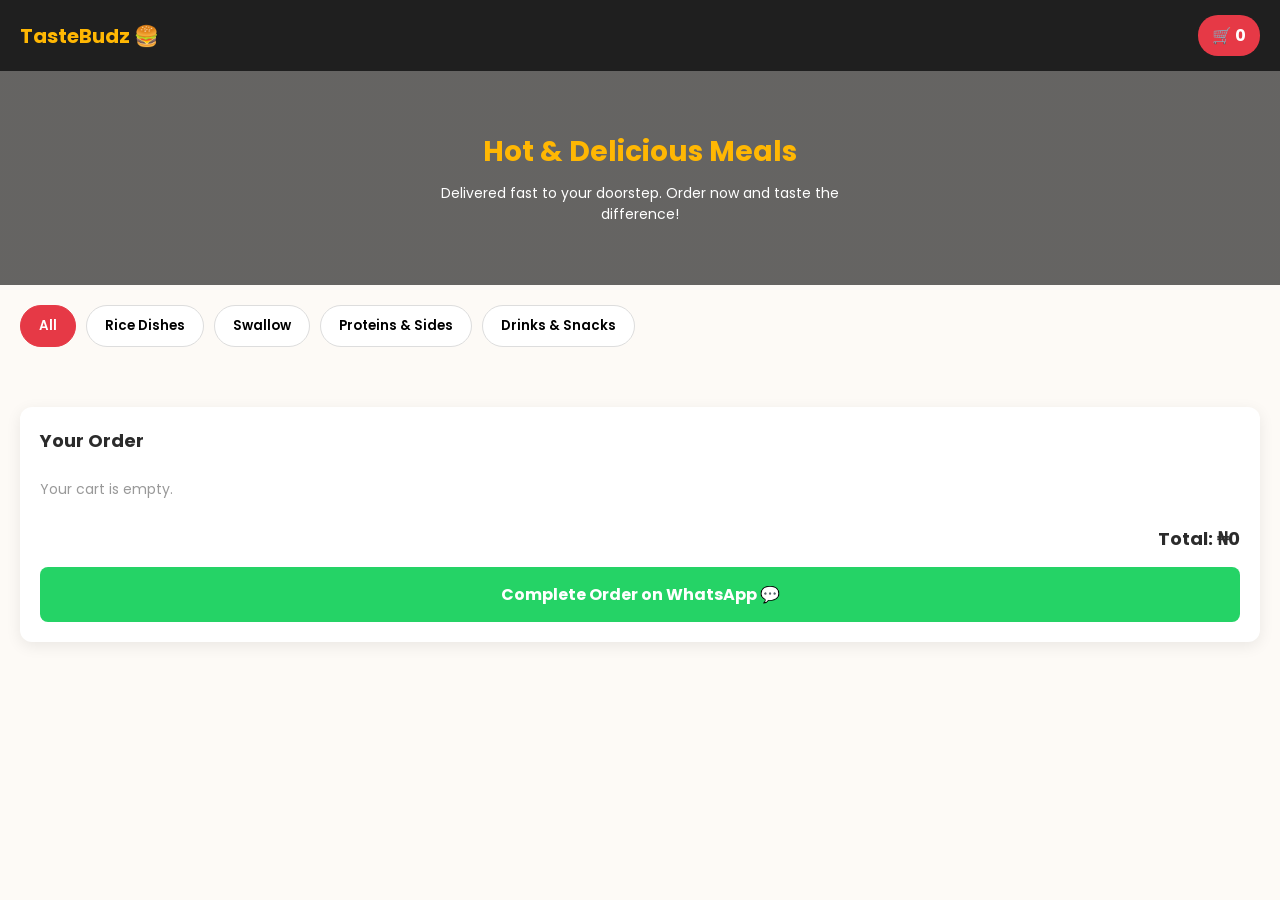
==== index.html @ f43c466d "Add files via upload" ====
<!DOCTYPE html>
<html lang="en">
<head>
  <meta charset="UTF-8">
  <meta name="viewport" content="width=device-width, initial-scale=1.0">
  <title>TasteBudz — Delicious Meals Delivered</title>
  <link rel="stylesheet" href="style.css">
</head>
<body>

  <header>
    <div class="logo">TasteBudz 🍔</div>
    <div class="cart-icon" id="cart-btn">
      🛒 <span id="cart-count">0</span>
    </div>
  </header>

  <main>
    <!-- Hero Section -->
    <section class="hero">
      <h1>Hot & Delicious Meals</h1>
      <p>Delivered fast to your doorstep. Order now and taste the difference!</p>
    </section>

    <!-- Category Filters -->
    <section class="filters">
      <button class="filter-btn active" data-cat="all">All</button>
      <button class="filter-btn" data-cat="rice">Rice Dishes</button>
      <button class="filter-btn" data-cat="swallow">Swallow</button>
      <button class="filter-btn" data-cat="protein">Proteins & Sides</button>
      <button class="filter-btn" data-cat="drinks">Drinks & Snacks</button>
    </section>

    <!-- Food Menu Grid -->
    <section class="menu-grid" id="menu-grid">
      <!-- Food items will be injected here by JavaScript -->
    </section>

    <!-- Cart Section -->
    <section class="cart-section" id="cart-section">
      <h2>Your Order</h2>
      <ul id="cart-items">
        <li class="empty-text">Your cart is empty.</li>
      </ul>
      <div class="cart-total">
        <strong>Total: ₦<span id="total-price">0</span></strong>
      </div>
      <button id="checkout-btn" class="whatsapp-btn">
        Complete Order on WhatsApp 💬
      </button>
    </section>
  </main>

  <script src="script.js"></script>
</body>
</html>
---- style.css ----
@import url('https://fonts.googleapis.com/css2?family=Poppins:wght@400;600;700&display=swap');

* {
  margin: 0;
  padding: 0;
  box-sizing: border-box;
}

body {
  font-family: 'Poppins', sans-serif;
  background: #fdfaf6;
  color: #2b2b2b;
}

/* Header */
header {
  background: #1f1f1f;
  color: white;
  padding: 15px 20px;
  display: flex;
  justify-content: space-between;
  align-items: center;
  position: sticky;
  top: 0;
  z-index: 100;
}

.logo {
  font-size: 20px;
  font-weight: 700;
  color: #ffb703;
}

.cart-icon {
  background: #e63946;
  padding: 8px 14px;
  border-radius: 20px;
  font-weight: bold;
  cursor: pointer;
}

/* Hero */
.hero {
  background: linear-gradient(rgba(0,0,0,0.6), rgba(0,0,0,0.6)), url('jollof.jpg') center/cover;
  color: white;
  text-align: center;
  padding: 60px 20px;
}

.hero h1 {
  font-size: 28px;
  margin-bottom: 10px;
  color: #ffb703;
}

.hero p {
  font-size: 14px;
  max-width: 400px;
  margin: 0 auto;
}

/* Filters */
.filters {
  display: flex;
  gap: 10px;
  overflow-x: auto;
  padding: 20px;
  scrollbar-width: none;
}

.filters::-webkit-scrollbar {
  display: none;
}

.filter-btn {
  padding: 10px 18px;
  border: 1px solid #ddd;
  background: white;
  border-radius: 25px;
  font-family: inherit;
  font-weight: 600;
  cursor: pointer;
  white-space: nowrap;
}

.filter-btn.active {
  background: #e63946;
  color: white;
  border-color: #e63946;
}

/* Menu Grid */
.menu-grid {
  display: grid;
  grid-template-columns: repeat(2, 1fr);
  gap: 15px;
  padding: 0 20px 20px;
}

.food-card {
  background: white;
  border-radius: 12px;
  overflow: hidden;
  box-shadow: 0 4px 10px rgba(0,0,0,0.05);
  display: flex;
  flex-direction: column;
}

.food-card img {
  width: 100%;
  height: 140px;
  object-fit: cover;
}

.food-info {
  padding: 12px;
  display: flex;
  flex-direction: column;
  flex: 1;
}

.food-name {
  font-size: 15px;
  font-weight: 700;
  margin-bottom: 4px;
}

.food-price {
  color: #e63946;
  font-weight: 700;
  font-size: 16px;
  margin-bottom: 10px;
}

.add-to-cart {
  margin-top: auto;
  background: #1f1f1f;
  color: white;
  border: none;
  padding: 10px;
  border-radius: 8px;
  font-family: inherit;
  font-weight: 600;
  cursor: pointer;
}

.add-to-cart:active {
  background: #e63946;
}

/* Cart */
.cart-section {
  background: white;
  padding: 20px;
  margin: 20px;
  border-radius: 12px;
  box-shadow: 0 4px 15px rgba(0,0,0,0.08);
}

.cart-section h2 {
  font-size: 18px;
  margin-bottom: 15px;
}

#cart-items {
  list-style: none;
  margin-bottom: 15px;
}

#cart-items li {
  display: flex;
  justify-content: space-between;
  padding: 10px 0;
  border-bottom: 1px solid #eee;
  font-size: 14px;
}

.empty-text {
  color: #999;
  text-align: center;
  border: none !important;
}

.cart-total {
  text-align: right;
  font-size: 18px;
  margin-bottom: 15px;
}

.whatsapp-btn {
  width: 100%;
  padding: 15px;
  background: #25D366;
  color: white;
  border: none;
  border-radius: 8px;
  font-size: 16px;
  font-weight: 700;
  font-family: inherit;
  cursor: pointer;
  display: flex;
  justify-content: center;
  align-items: center;
  gap: 8px;
}
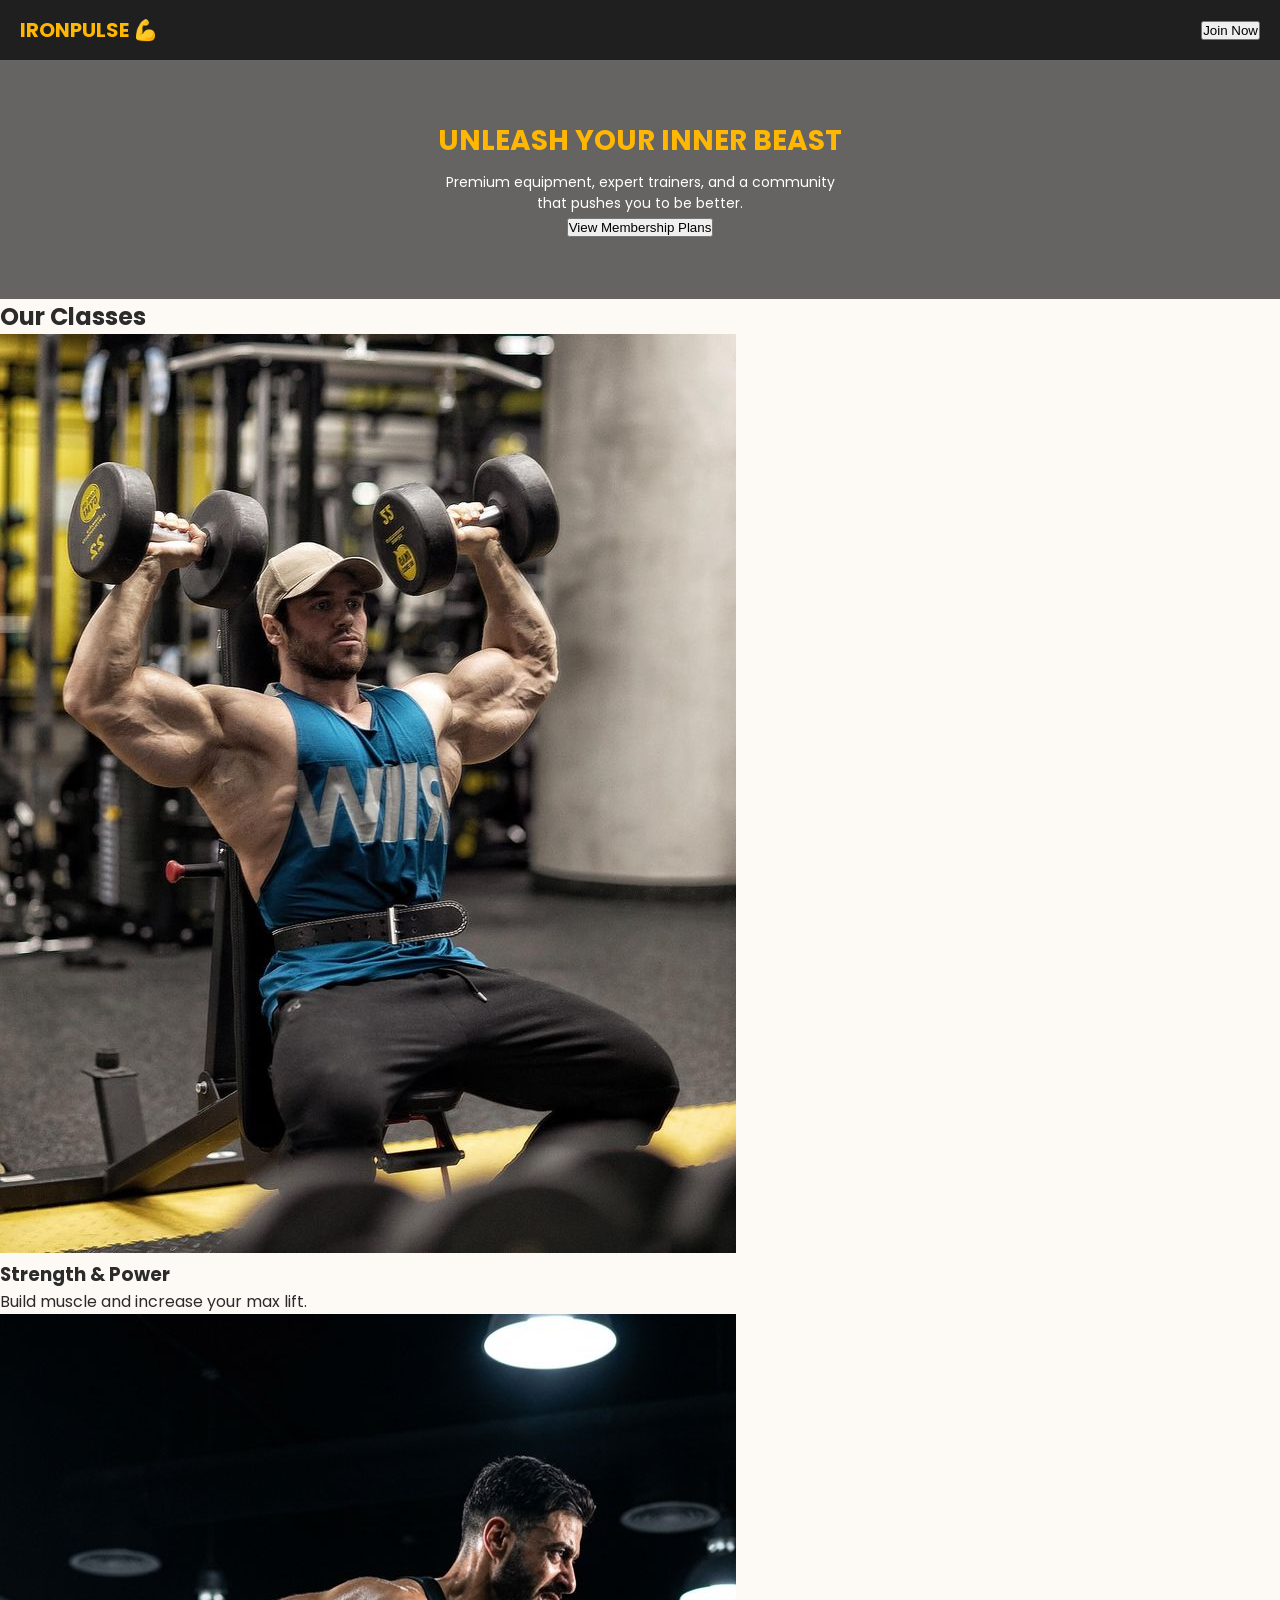
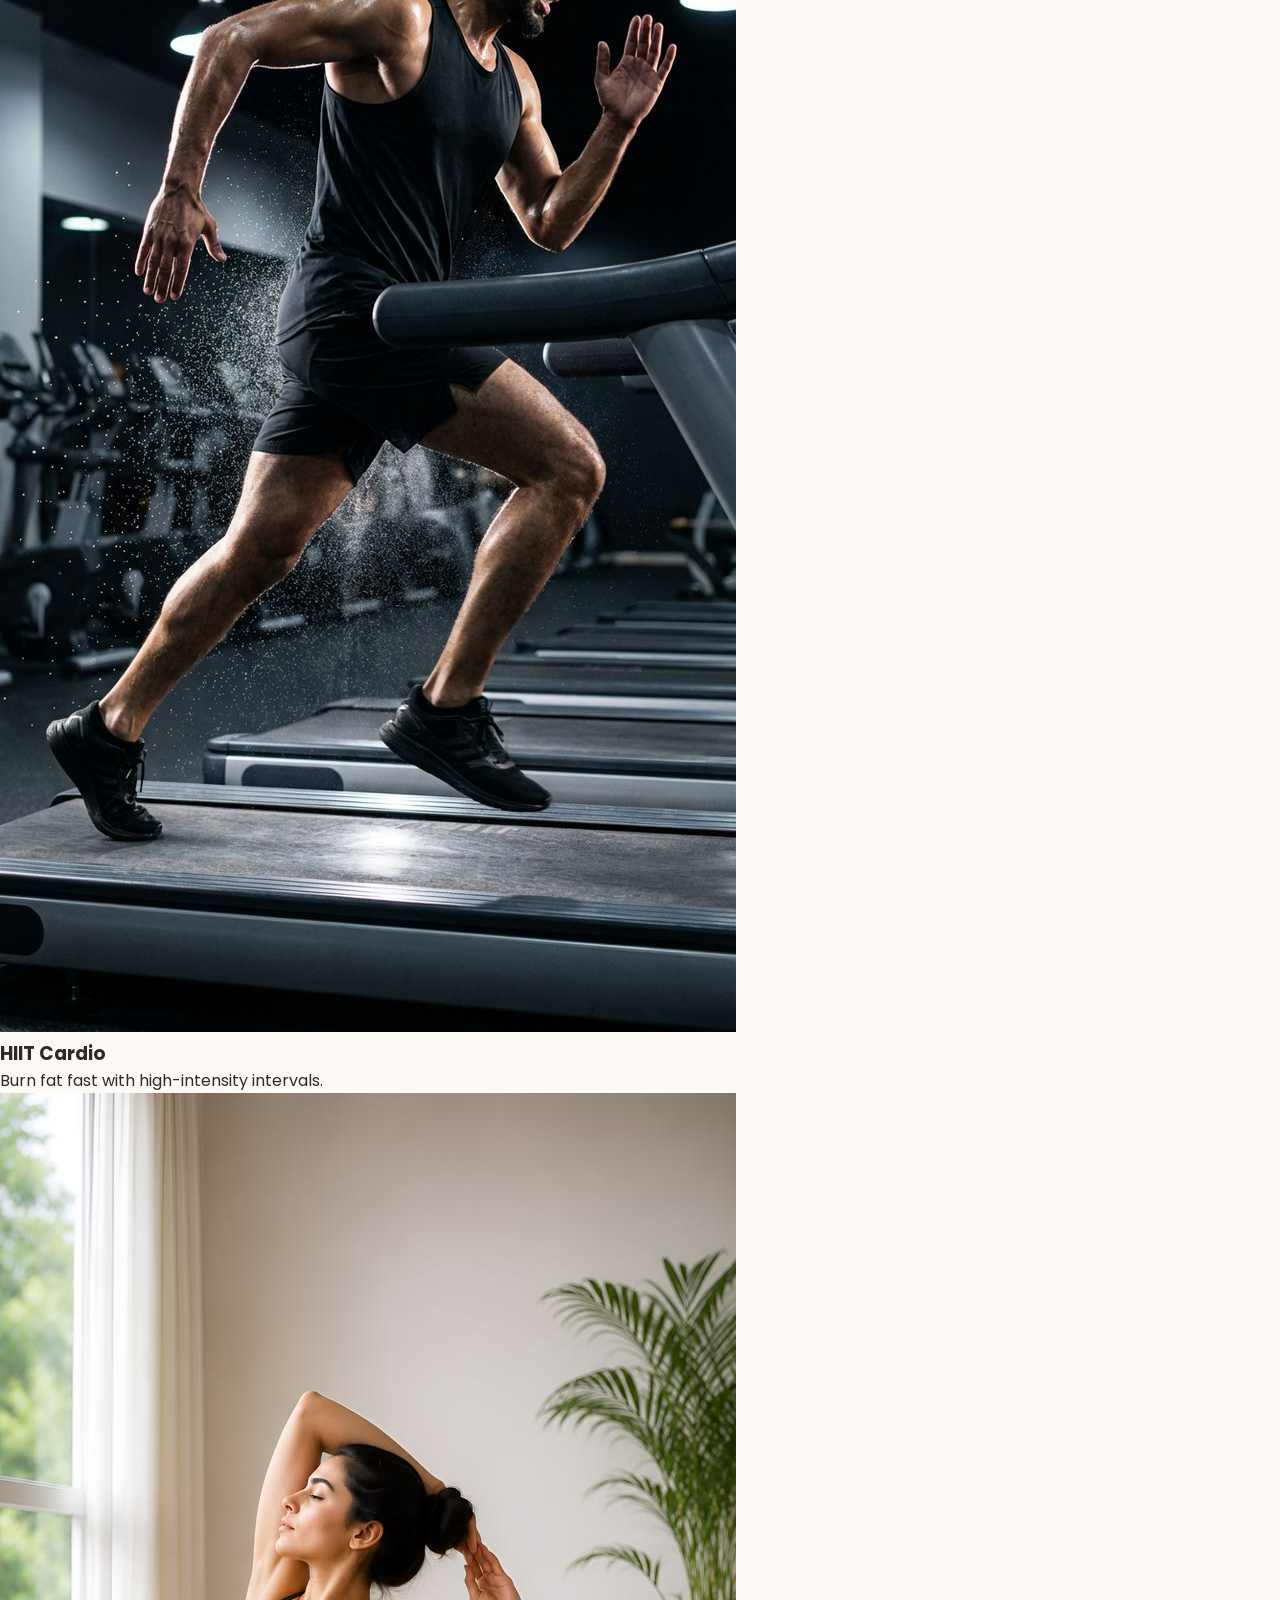
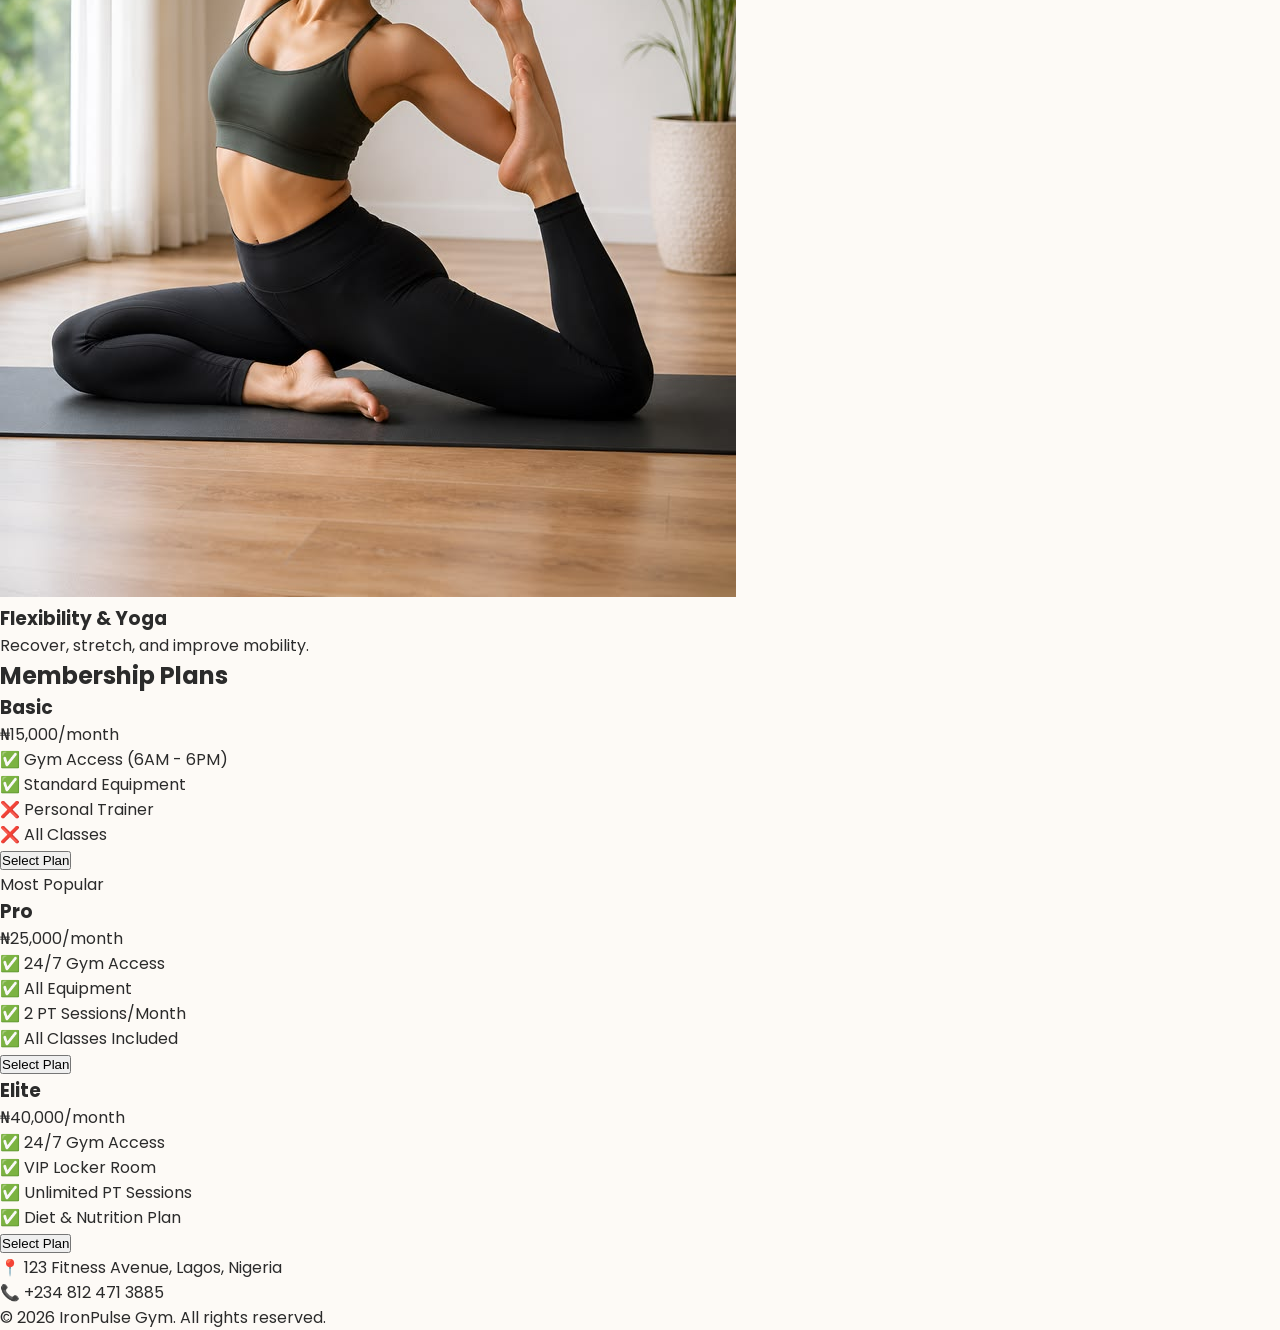
==== commit f020c97a: "Update index.html" ====
--- a/index.html
+++ b/index.html
@@ -3,54 +3,96 @@
 <head>
   <meta charset="UTF-8">
   <meta name="viewport" content="width=device-width, initial-scale=1.0">
-  <title>TasteBudz — Delicious Meals Delivered</title>
+  <title>IronPulse Gym — Transform Your Body</title>
   <link rel="stylesheet" href="style.css">
 </head>
 <body>
 
   <header>
-    <div class="logo">TasteBudz 🍔</div>
-    <div class="cart-icon" id="cart-btn">
-      🛒 <span id="cart-count">0</span>
-    </div>
+    <div class="logo">IRON<span>PULSE</span> 💪</div>
+    <button class="join-btn" onclick="scrollToSection('pricing')">Join Now</button>
   </header>
 
-  <main>
-    <!-- Hero Section -->
-    <section class="hero">
-      <h1>Hot & Delicious Meals</h1>
-      <p>Delivered fast to your doorstep. Order now and taste the difference!</p>
-    </section>
+  <section class="hero">
+    <h1>UNLEASH YOUR <span>INNER BEAST</span></h1>
+    <p>Premium equipment, expert trainers, and a community that pushes you to be better.</p>
+    <button class="cta-btn" onclick="scrollToSection('pricing')">View Membership Plans</button>
+  </section>
 
-    <!-- Category Filters -->
-    <section class="filters">
-      <button class="filter-btn active" data-cat="all">All</button>
-      <button class="filter-btn" data-cat="rice">Rice Dishes</button>
-      <button class="filter-btn" data-cat="swallow">Swallow</button>
-      <button class="filter-btn" data-cat="protein">Proteins & Sides</button>
-      <button class="filter-btn" data-cat="drinks">Drinks & Snacks</button>
-    </section>
+  <section class="classes" id="classes">
+    <h2>Our Classes</h2>
+    <div class="class-grid">
+      <div class="class-card">
+        <img src="gym-weights.jpg" alt="Weightlifting">
+        <h3>Strength & Power</h3>
+        <p>Build muscle and increase your max lift.</p>
+      </div>
+      <div class="class-card">
+        <img src="gym-cardio.jpg" alt="Cardio">
+        <h3>HIIT Cardio</h3>
+        <p>Burn fat fast with high-intensity intervals.</p>
+      </div>
+      <div class="class-card">
+        <img src="gym-yoga.jpg" alt="Yoga">
+        <h3>Flexibility & Yoga</h3>
+        <p>Recover, stretch, and improve mobility.</p>
+      </div>
+    </div>
+  </section>
 
-    <!-- Food Menu Grid -->
-    <section class="menu-grid" id="menu-grid">
-      <!-- Food items will be injected here by JavaScript -->
-    </section>
+  <section class="pricing" id="pricing">
+    <h2>Membership Plans</h2>
+    <div class="pricing-grid">
+      <div class="price-card">
+        <h3>Basic</h3>
+        <p class="price">₦15,000<span>/month</span></p>
+        <ul>
+          <li>✅ Gym Access (6AM - 6PM)</li>
+          <li>✅ Standard Equipment</li>
+          <li>❌ Personal Trainer</li>
+          <li>❌ All Classes</li>
+        </ul>
+        <button class="select-plan">Select Plan</button>
+      </div>
 
-    <!-- Cart Section -->
-    <section class="cart-section" id="cart-section">
-      <h2>Your Order</h2>
-      <ul id="cart-items">
-        <li class="empty-text">Your cart is empty.</li>
-      </ul>
-      <div class="cart-total">
-        <strong>Total: ₦<span id="total-price">0</span></strong>
+      <div class="price-card popular">
+        <div class="badge">Most Popular</div>
+        <h3>Pro</h3>
+        <p class="price">₦25,000<span>/month</span></p>
+        <ul>
+          <li>✅ 24/7 Gym Access</li>
+          <li>✅ All Equipment</li>
+          <li>✅ 2 PT Sessions/Month</li>
+          <li>✅ All Classes Included</li>
+        </ul>
+        <button class="select-plan">Select Plan</button>
       </div>
-      <button id="checkout-btn" class="whatsapp-btn">
-        Complete Order on WhatsApp 💬
-      </button>
-    </section>
-  </main>
 
-  <script src="script.js"></script>
+      <div class="price-card">
+        <h3>Elite</h3>
+        <p class="price">₦40,000<span>/month</span></p>
+        <ul>
+          <li>✅ 24/7 Gym Access</li>
+          <li>✅ VIP Locker Room</li>
+          <li>✅ Unlimited PT Sessions</li>
+          <li>✅ Diet & Nutrition Plan</li>
+        </ul>
+        <button class="select-plan">Select Plan</button>
+      </div>
+    </div>
+  </section>
+
+  <footer>
+    <p>📍 123 Fitness Avenue, Lagos, Nigeria</p>
+    <p>📞 +234 812 471 3885</p>
+    <p>© 2026 IronPulse Gym. All rights reserved.</p>
+  </footer>
+
+  <script>
+  /** @param {string} id */
+  function scrollToSection(id) {
+    document.getElementById(id).scrollIntoView({ behavior: 'smooth' });
+  }
+  </script>
 </body>
-</html>+  </html>
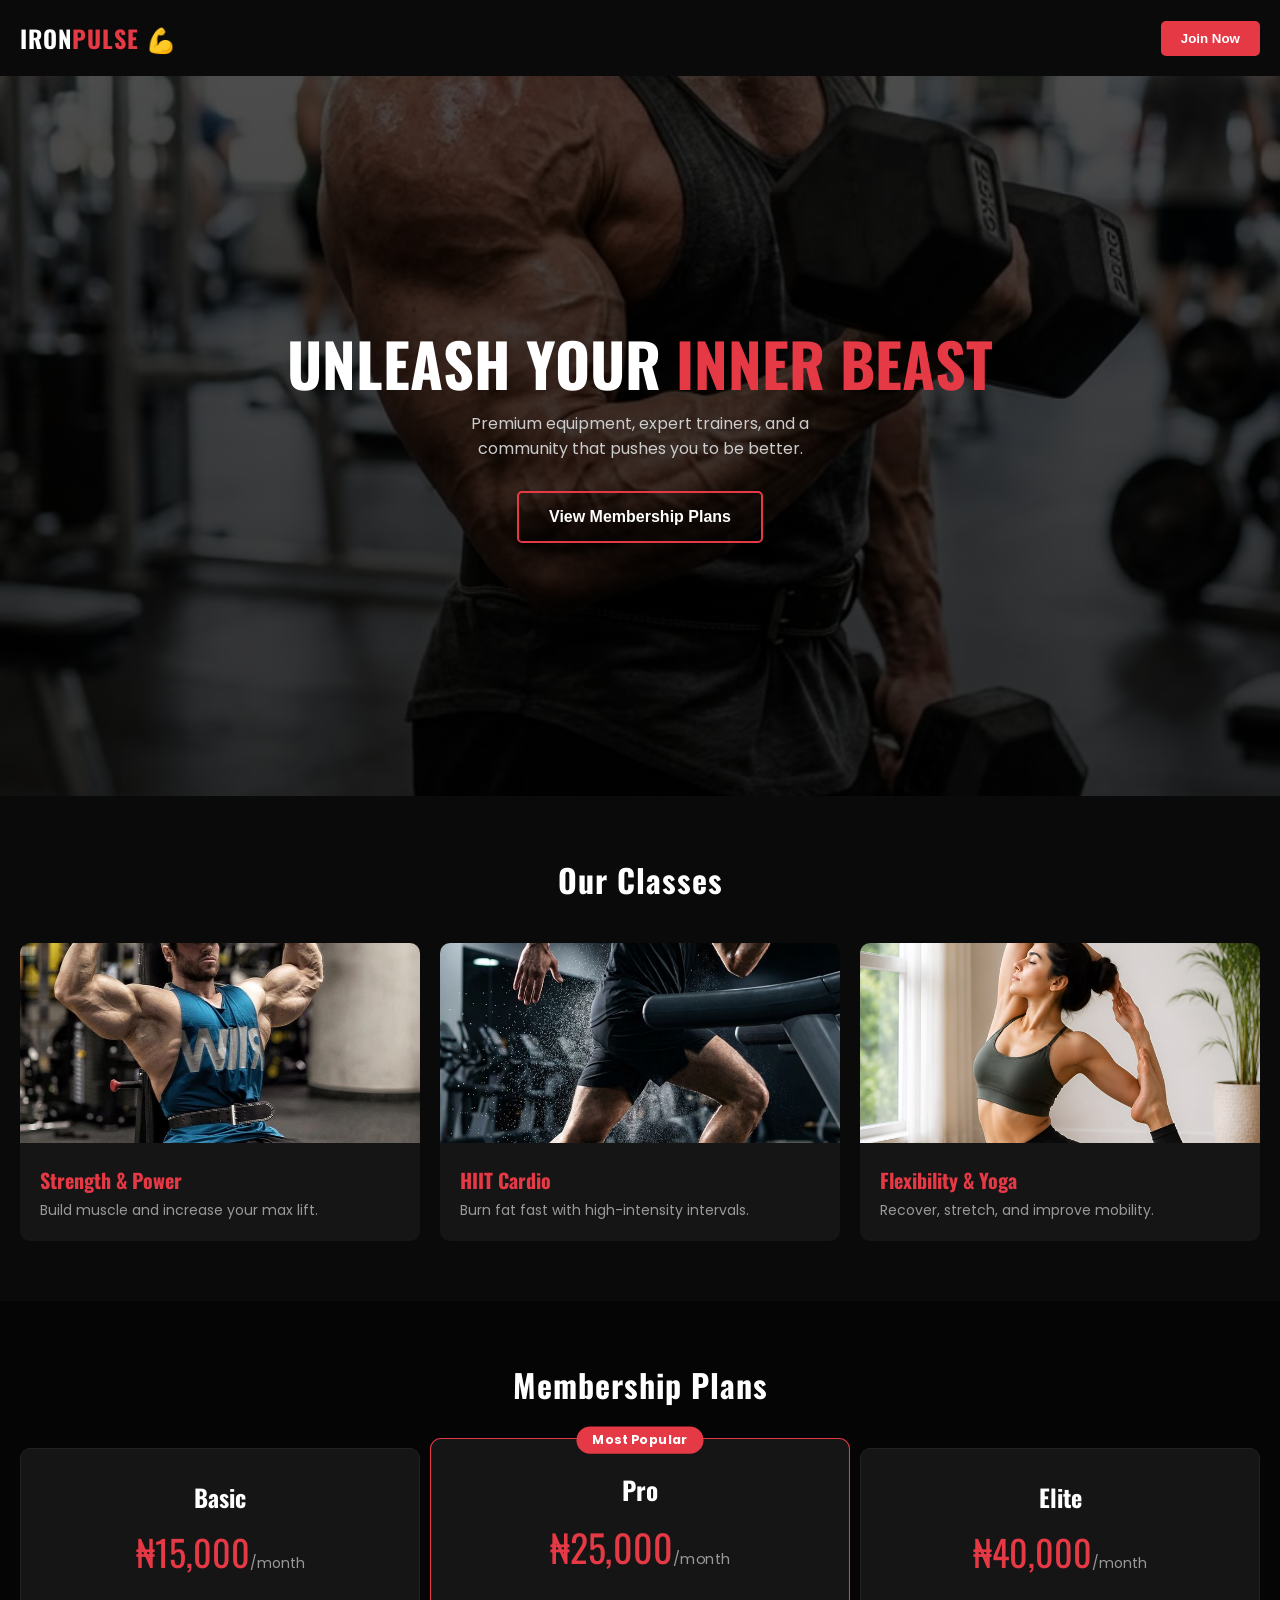
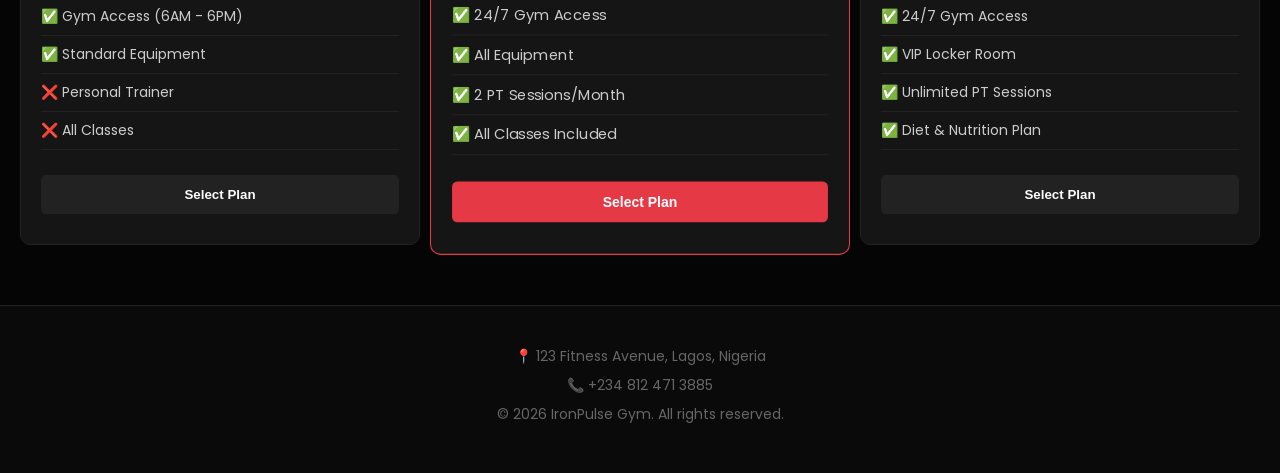
==== commit ce676023: "update index.html" ====
--- a/index.html
+++ b/index.html
@@ -89,10 +89,29 @@
   </footer>
 
   <script>
-  /** @param {string} id */
-  function scrollToSection(id) {
-    document.getElementById(id).scrollIntoView({ behavior: 'smooth' });
-  }
+    function scrollToSection(id) {
+      const el = document.getElementById(id);
+      if (el) el.scrollIntoView({ behavior: 'smooth' });
+    }
+
+    // This is the part that makes the buttons work
+    const planButtons = document.querySelectorAll(".select-plan");
+    planButtons.forEach((btn, index) => {
+      btn.addEventListener("click", () => {
+        // ⚠️ Change this to the gym owner's number if needed
+        const phone = "2348124713885"; 
+        
+        let planName = "";
+        if (index === 0) planName = "Basic (₦15,000/month)";
+        if (index === 1) planName = "Pro (₦25,000/month)";
+        if (index === 2) planName = "Elite (₦40,000/month)";
+
+        const message = `Hello IronPulse! I want to register for the ${planName} membership plan. Please let me know how to proceed.`;
+        
+        // This forces the phone to open WhatsApp
+        window.location.href = `https://wa.me/${phone}?text=${encodeURIComponent(message)}`;
+      });
+    });
   </script>
 </body>
-  </html>
+</html>
--- a/style.css
+++ b/style.css
@@ -1,4 +1,4 @@
-@import url('https://fonts.googleapis.com/css2?family=Poppins:wght@400;600;700&display=swap');
+@import url('https://fonts.googleapis.com/css2?family=Oswald:wght@500;700&family=Poppins:wght@400;600&display=swap');
 
 * {
   margin: 0;
@@ -8,198 +8,241 @@
 
 body {
   font-family: 'Poppins', sans-serif;
-  background: #fdfaf6;
-  color: #2b2b2b;
+  background: #0a0a0a;
+  color: #fff;
 }
 
 /* Header */
 header {
-  background: #1f1f1f;
-  color: white;
-  padding: 15px 20px;
   display: flex;
   justify-content: space-between;
   align-items: center;
+  padding: 20px;
+  background: rgba(10, 10, 10, 0.9);
   position: sticky;
   top: 0;
   z-index: 100;
 }
 
 .logo {
-  font-size: 20px;
+  font-family: 'Oswald', sans-serif;
+  font-size: 24px;
   font-weight: 700;
-  color: #ffb703;
-}
-
-.cart-icon {
-  background: #e63946;
-  padding: 8px 14px;
-  border-radius: 20px;
-  font-weight: bold;
+  letter-spacing: 1px;
+}
+
+.logo span {
+  color: #e63946; /* Neon Red */
+}
+
+.join-btn {
+  background: #e63946;
+  color: white;
+  border: none;
+  padding: 10px 20px;
+  border-radius: 5px;
+  font-weight: 600;
   cursor: pointer;
 }
 
 /* Hero */
 .hero {
-  background: linear-gradient(rgba(0,0,0,0.6), rgba(0,0,0,0.6)), url('jollof.jpg') center/cover;
+  background: linear-gradient(rgba(0,0,0,0.7), rgba(0,0,0,0.8)), url('gym-hero.jpg') center/cover;
+  height: 80vh;
+  display: flex;
+  flex-direction: column;
+  justify-content: center;
+  align-items: center;
+  text-align: center;
+  padding: 20px;
+}
+
+.hero h1 {
+  font-family: 'Oswald', sans-serif;
+  font-size: 40px;
+  line-height: 1.1;
+  margin-bottom: 15px;
+}
+
+.hero h1 span {
+  color: #e63946;
+}
+
+.hero p {
+  font-size: 16px;
+  color: #ccc;
+  margin-bottom: 30px;
+  max-width: 400px;
+}
+
+.cta-btn {
+  background: transparent;
+  color: #fff;
+  border: 2px solid #e63946;
+  padding: 15px 30px;
+  font-size: 16px;
+  font-weight: 600;
+  border-radius: 5px;
+  cursor: pointer;
+  transition: 0.3s;
+}
+
+.cta-btn:hover {
+  background: #e63946;
+}
+
+/* Classes */
+.classes {
+  padding: 60px 20px;
+}
+
+.classes h2, .pricing h2 {
+  font-family: 'Oswald', sans-serif;
+  text-align: center;
+  font-size: 32px;
+  margin-bottom: 40px;
+  letter-spacing: 1px;
+}
+
+.class-grid {
+  display: grid;
+  grid-template-columns: 1fr;
+  gap: 20px;
+}
+
+.class-card {
+  background: #151515;
+  border-radius: 10px;
+  overflow: hidden;
+}
+
+.class-card img {
+  width: 100%;
+  height: 200px;
+  object-fit: cover;
+}
+
+.class-card h3 {
+  padding: 15px 20px 5px;
+  font-family: 'Oswald', sans-serif;
+  font-size: 20px;
+  color: #e63946;
+}
+
+.class-card p {
+  padding: 0 20px 20px;
+  color: #999;
+  font-size: 14px;
+}
+
+/* Pricing */
+.pricing {
+  padding: 60px 20px;
+  background: #050505;
+}
+
+.pricing-grid {
+  display: grid;
+  grid-template-columns: 1fr;
+  gap: 20px;
+}
+
+.price-card {
+  background: #151515;
+  padding: 30px 20px;
+  border-radius: 10px;
+  border: 1px solid #222;
+  position: relative;
+  text-align: center;
+}
+
+.price-card.popular {
+  border-color: #e63946;
+  transform: scale(1.02);
+}
+
+.badge {
+  position: absolute;
+  top: -12px;
+  left: 50%;
+  transform: translateX(-50%);
+  background: #e63946;
   color: white;
-  text-align: center;
-  padding: 60px 20px;
-}
-
-.hero h1 {
-  font-size: 28px;
+  padding: 4px 15px;
+  border-radius: 20px;
+  font-size: 12px;
+  font-weight: bold;
+}
+
+.price-card h3 {
+  font-family: 'Oswald', sans-serif;
+  font-size: 24px;
   margin-bottom: 10px;
-  color: #ffb703;
-}
-
-.hero p {
-  font-size: 14px;
-  max-width: 400px;
-  margin: 0 auto;
-}
-
-/* Filters */
-.filters {
-  display: flex;
-  gap: 10px;
-  overflow-x: auto;
-  padding: 20px;
-  scrollbar-width: none;
-}
-
-.filters::-webkit-scrollbar {
-  display: none;
-}
-
-.filter-btn {
-  padding: 10px 18px;
-  border: 1px solid #ddd;
-  background: white;
-  border-radius: 25px;
-  font-family: inherit;
+}
+
+.price {
+  font-family: 'Oswald', sans-serif;
+  font-size: 36px;
+  color: #e63946;
+  margin-bottom: 20px;
+}
+
+.price span {
+  font-size: 14px;
+  color: #999;
+  font-family: 'Poppins', sans-serif;
+}
+
+.price-card ul {
+  list-style: none;
+  text-align: left;
+  margin-bottom: 25px;
+  color: #ccc;
+  font-size: 14px;
+}
+
+.price-card ul li {
+  padding: 8px 0;
+  border-bottom: 1px solid #222;
+}
+
+.select-plan {
+  width: 100%;
+  padding: 12px;
+  background: #222;
+  color: white;
+  border: none;
+  border-radius: 5px;
   font-weight: 600;
   cursor: pointer;
-  white-space: nowrap;
-}
-
-.filter-btn.active {
-  background: #e63946;
-  color: white;
-  border-color: #e63946;
-}
-
-/* Menu Grid */
-.menu-grid {
-  display: grid;
-  grid-template-columns: repeat(2, 1fr);
-  gap: 15px;
-  padding: 0 20px 20px;
-}
-
-.food-card {
-  background: white;
-  border-radius: 12px;
-  overflow: hidden;
-  box-shadow: 0 4px 10px rgba(0,0,0,0.05);
-  display: flex;
-  flex-direction: column;
-}
-
-.food-card img {
-  width: 100%;
-  height: 140px;
-  object-fit: cover;
-}
-
-.food-info {
-  padding: 12px;
-  display: flex;
-  flex-direction: column;
-  flex: 1;
-}
-
-.food-name {
-  font-size: 15px;
-  font-weight: 700;
-  margin-bottom: 4px;
-}
-
-.food-price {
-  color: #e63946;
-  font-weight: 700;
-  font-size: 16px;
-  margin-bottom: 10px;
-}
-
-.add-to-cart {
-  margin-top: auto;
-  background: #1f1f1f;
-  color: white;
-  border: none;
-  padding: 10px;
-  border-radius: 8px;
-  font-family: inherit;
-  font-weight: 600;
-  cursor: pointer;
-}
-
-.add-to-cart:active {
-  background: #e63946;
-}
-
-/* Cart */
-.cart-section {
-  background: white;
-  padding: 20px;
-  margin: 20px;
-  border-radius: 12px;
-  box-shadow: 0 4px 15px rgba(0,0,0,0.08);
-}
-
-.cart-section h2 {
-  font-size: 18px;
-  margin-bottom: 15px;
-}
-
-#cart-items {
-  list-style: none;
-  margin-bottom: 15px;
-}
-
-#cart-items li {
-  display: flex;
-  justify-content: space-between;
-  padding: 10px 0;
-  border-bottom: 1px solid #eee;
-  font-size: 14px;
-}
-
-.empty-text {
-  color: #999;
-  text-align: center;
-  border: none !important;
-}
-
-.cart-total {
-  text-align: right;
-  font-size: 18px;
-  margin-bottom: 15px;
-}
-
-.whatsapp-btn {
-  width: 100%;
-  padding: 15px;
-  background: #25D366;
-  color: white;
-  border: none;
-  border-radius: 8px;
-  font-size: 16px;
-  font-weight: 700;
-  font-family: inherit;
-  cursor: pointer;
-  display: flex;
-  justify-content: center;
-  align-items: center;
-  gap: 8px;
-}+  transition: 0.3s;
+}
+
+.price-card.popular .select-plan {
+  background: #e63946;
+}
+
+.select-plan:hover {
+  background: #e63946;
+}
+
+/* Footer */
+footer {
+  text-align: center;
+  padding: 40px 20px;
+  border-top: 1px solid #222;
+  color: #666;
+  font-size: 14px;
+}
+
+footer p {
+  margin-bottom: 8px;
+}
+
+/* Desktop Responsiveness */
+@media (min-width: 768px) {
+  .hero h1 { font-size: 60px; }
+  .class-grid { grid-template-columns: repeat(3, 1fr); }
+  .pricing-grid { grid-template-columns: repeat(3, 1fr); align-items: center; }
+  .price-card.popular { transform: scale(1.05); }
+  }
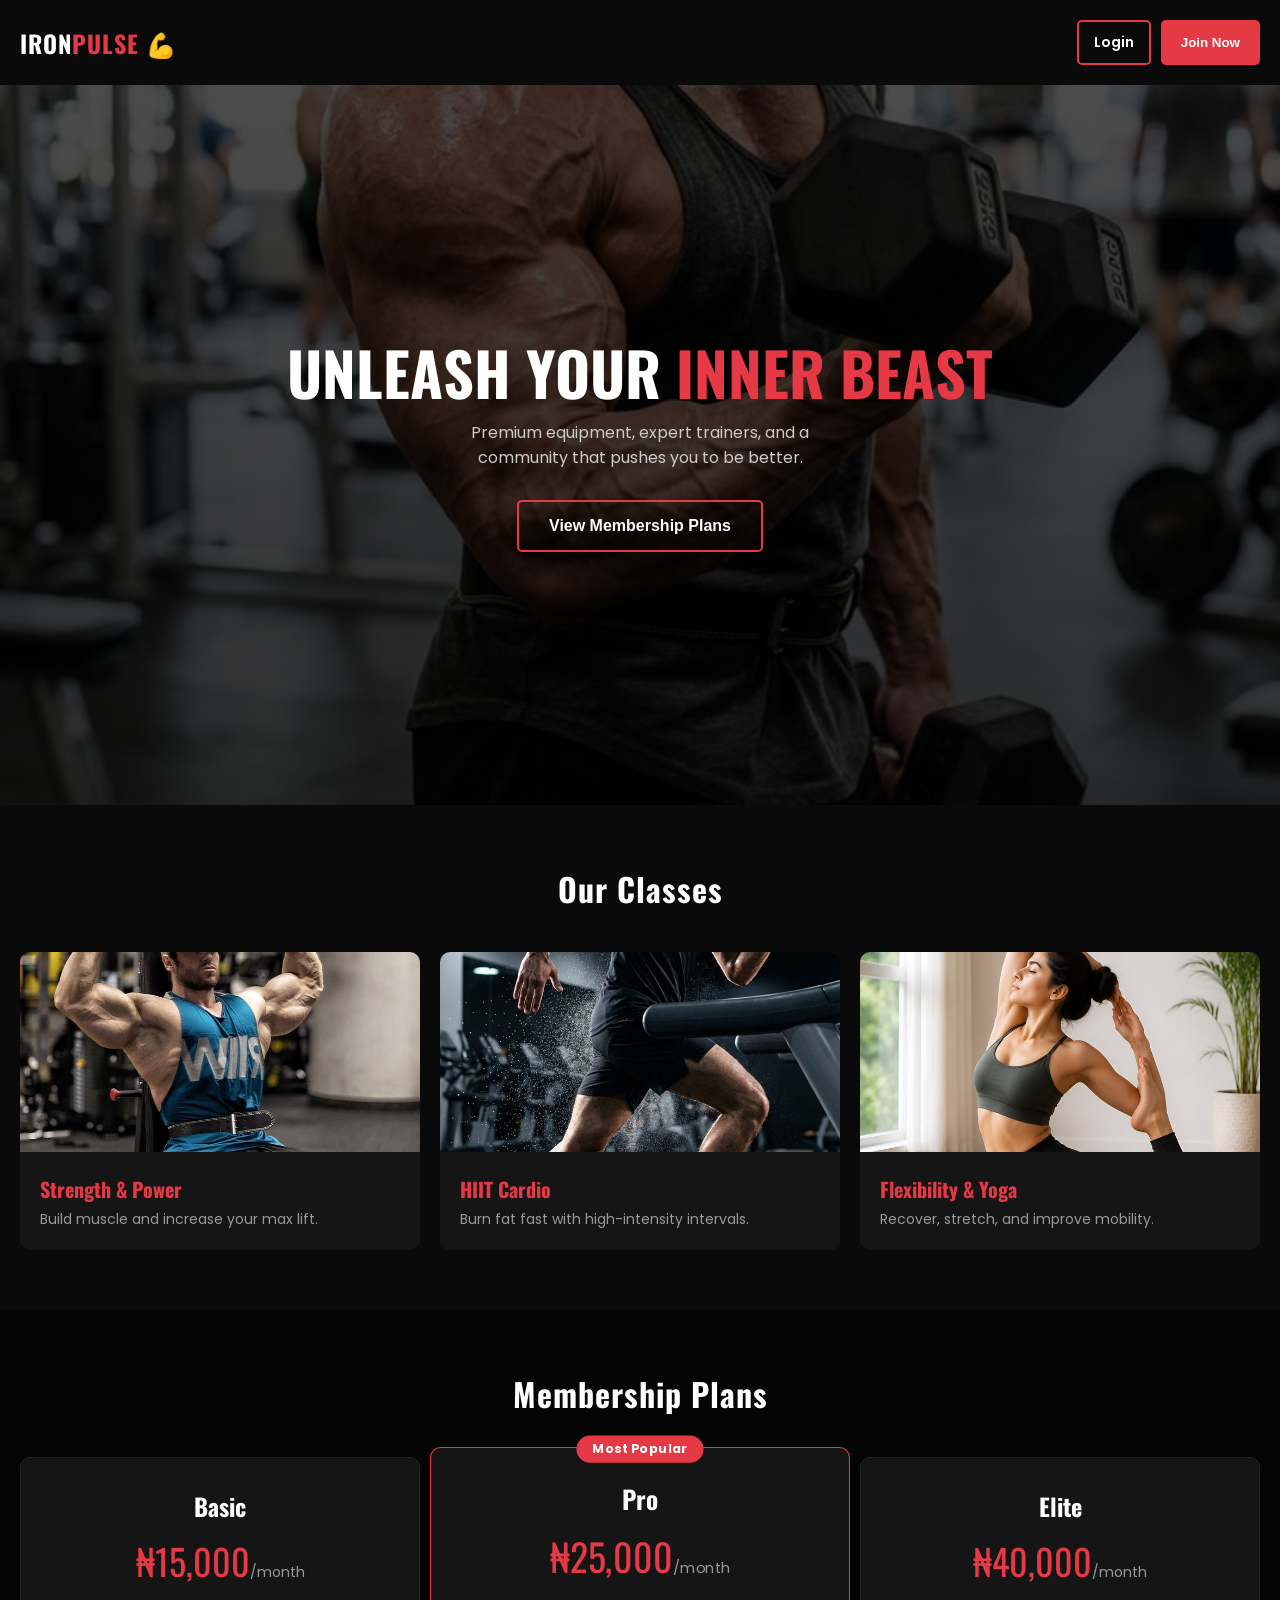
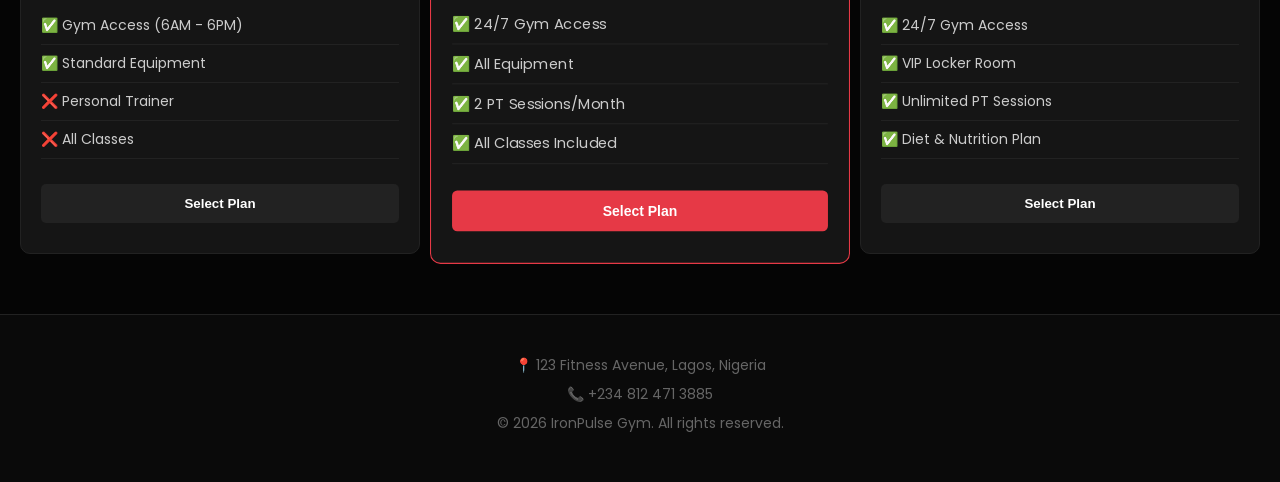
==== commit 6ffbd8de: "update index.html" ====
--- a/index.html
+++ b/index.html
@@ -10,7 +10,11 @@
 
   <header>
     <div class="logo">IRON<span>PULSE</span> 💪</div>
-    <button class="join-btn" onclick="scrollToSection('pricing')">Join Now</button>
+    <div style="display: flex; gap: 10px;">
+      <!-- The login button changes to Dashboard if logged in -->
+      <a href="login.html" id="nav-login-btn" class="cta-btn" style="padding: 10px 15px; font-size: 14px; text-decoration: none; border-radius: 5px; border: 2px solid #e63946; color: #fff; font-weight: 600;">Login</a>
+      <button class="join-btn" onclick="scrollToSection('pricing')">Join Now</button>
+    </div>
   </header>
 
   <section class="hero">
@@ -89,17 +93,21 @@
   </footer>
 
   <script>
+    // @ts-nocheck
+
+    /** @param {string} id */
+
+    // 1. Smooth Scrolling
     function scrollToSection(id) {
       const el = document.getElementById(id);
       if (el) el.scrollIntoView({ behavior: 'smooth' });
     }
 
-    // This is the part that makes the buttons work
+    // 2. WhatsApp Plan Selection
     const planButtons = document.querySelectorAll(".select-plan");
     planButtons.forEach((btn, index) => {
       btn.addEventListener("click", () => {
-        // ⚠️ Change this to the gym owner's number if needed
-        const phone = "2348124713885"; 
+        const phone = "2348124713885"; // Change to gym owner's number
         
         let planName = "";
         if (index === 0) planName = "Basic (₦15,000/month)";
@@ -108,10 +116,19 @@
 
         const message = `Hello IronPulse! I want to register for the ${planName} membership plan. Please let me know how to proceed.`;
         
-        // This forces the phone to open WhatsApp
         window.location.href = `https://wa.me/${phone}?text=${encodeURIComponent(message)}`;
       });
     });
+
+    // 3. Check if User is Logged In (Fake Auth)
+    const user = JSON.parse(localStorage.getItem("ironpulse_user"));
+    if (user) {
+      const loginBtn = document.getElementById("nav-login-btn");
+      loginBtn.textContent = "Dashboard";
+      loginBtn.href = "dashboard.html";
+      loginBtn.style.background = "#e63946";
+      loginBtn.style.borderColor = "#e63946";
+    }
   </script>
 </body>
 </html>
